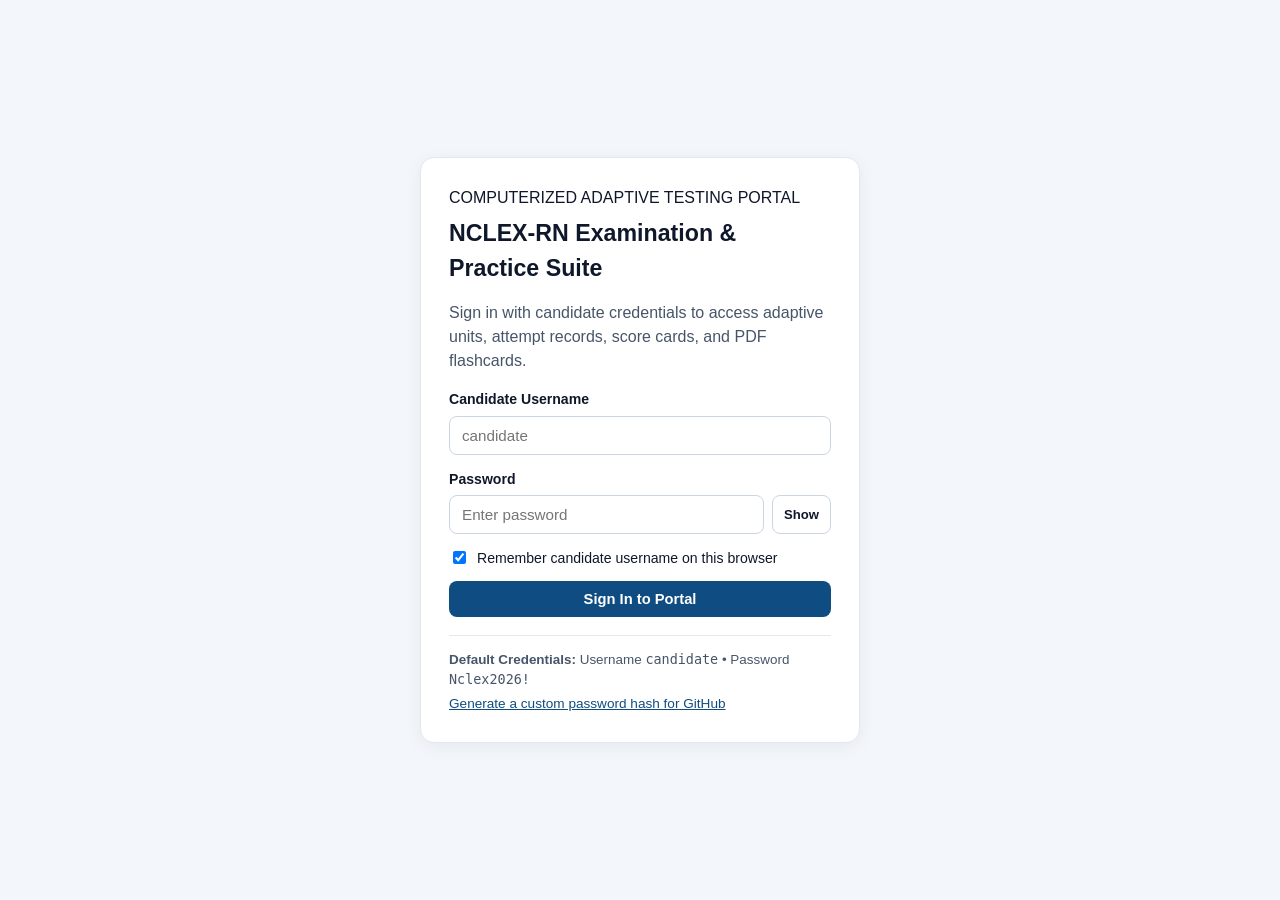
==== index.html @ fdccfd67 "Add files via upload" ====
<!DOCTYPE html>
<html lang="en">
<head>
  <meta charset="UTF-8" />
  <meta name="viewport" content="width=device-width, initial-scale=1.0" />
  <title>NCLEX-RN CAT Simulator — UWorld-Style Prep Portal</title>
  <link rel="stylesheet" href="styles.css" />
</head>
<body>
  <!-- TOP PORTAL BAR -->
  <header id="topBar" class="top-bar hidden">
    <div class="brand-group">
      <div class="brand-badge">NCLEX-RN CAT</div>
      <span id="topUnitBadge" class="sub-badge">Ready</span>
    </div>
    <div id="examHud" class="exam-hud hidden">
      <span id="qProgressLabel" class="hud-pill">Item 1</span>
      <span id="focusCounterLabel" class="hud-pill warn-pill">Focus Left: 0</span>
      <div id="timerDisplay" class="timer-box">05:00:00</div>
      <button id="fullscreenBtn" class="btn btn-ghost btn-sm" type="button">Fullscreen</button>
      <button id="forceEndBtn" class="btn btn-danger btn-sm" type="button">End &amp; Score</button>
    </div>
    <div id="portalNavGroup" class="nav-group">
      <button class="nav-btn active" data-view="dashboard" type="button">Dashboard</button>
      <button class="nav-btn" data-view="flashcards" type="button">Flashcards</button>
      <button class="nav-btn" data-view="builder" type="button">Unit Builder</button>
      <button class="nav-btn" data-view="qa" type="button">QA Tests</button>
      <span id="candidateTag" class="candidate-tag"></span>
      <button id="logoutBtn" class="btn btn-ghost btn-sm" type="button">Sign Out</button>
    </div>
  </header>

  <!-- LOGIN SCREEN -->
  <main id="loginView" class="login-shell">
    <div class="login-card">
      <div class="portal-kicker">COMPUTERIZED ADAPTIVE TESTING PORTAL</div>
      <h1>NCLEX-RN Examination &amp; Practice Suite</h1>
      <p class="muted">Sign in with candidate credentials to access adaptive units, attempt records, score cards, and PDF flashcards.</p>

      <div id="resumeBanner" class="resume-banner hidden">
        <div>
          <strong>Interrupted Exam Detected</strong>
          <div id="resumeMeta" class="small-muted"></div>
        </div>
        <button id="resumeExamBtn" class="btn btn-primary btn-sm" type="button">Resume Exam</button>
      </div>

      <form id="loginForm" novalidate>
        <div class="field">
          <label for="loginUser">Candidate Username</label>
          <input id="loginUser" type="text" autocomplete="username" placeholder="candidate" required />
        </div>
        <div class="field">
          <label for="loginPass">Password</label>
          <div class="password-row">
            <input id="loginPass" type="password" autocomplete="current-password" placeholder="Enter password" required />
            <button id="togglePassBtn" class="btn btn-ghost btn-sm" type="button">Show</button>
          </div>
        </div>
        <label class="checkbox-row">
          <input id="rememberUserChk" type="checkbox" checked />
          <span>Remember candidate username on this browser</span>
        </label>
        <div id="loginError" class="alert-error hidden"></div>
        <button class="btn btn-primary full-width" type="submit">Sign In to Portal</button>
      </form>

      <div class="hint-box">
        <div><strong>Default Credentials:</strong> Username <code>candidate</code> &bull; Password <code>Nclex2026!</code></div>
        <button id="openHashToolBtn" class="link-btn" type="button">Generate a custom password hash for GitHub</button>
        <div id="hashToolPanel" class="hash-tool hidden">
          <label for="customPlainPass">New Password</label>
          <div class="password-row">
            <input id="customPlainPass" type="text" placeholder="Type new password" />
            <button id="genHashBtn" class="btn btn-secondary btn-sm" type="button">Hash (SHA-256)</button>
          </div>
          <code id="hashOutput" class="hash-out"></code>
        </div>
      </div>
    </div>
  </main>

  <!-- MAIN APP CONTAINER -->
  <main id="appShell" class="app-container hidden">
    <!-- DASHBOARD VIEW -->
    <section id="dashboardView" class="view-section">
      <div class="hero-strip">
        <div>
          <h2>Topic Performance &amp; Attempt Dashboard</h2>
          <p class="muted">Track every attempt, ability score (0.00 NCLEX-RN passing standard), timing, and retake any unit anytime.</p>
        </div>
        <div class="backup-actions">
          <button id="exportProgressBtn" class="btn btn-ghost btn-sm" type="button">Backup History (.json)</button>
          <label class="btn btn-ghost btn-sm file-label">
            Restore History
            <input id="importProgressInput" type="file" accept="application/json" hidden />
          </label>
        </div>
      </div>

      <div id="kpiGrid" class="kpi-grid"></div>

      <div class="section-header-row">
        <h3>Uploaded Units &amp; Multi-Unit Mock</h3>
        <span id="unitCatalogStatus" class="small-muted"></span>
      </div>
      <div id="unitsGrid" class="units-grid"></div>

      <div class="section-header-row">
        <h3>Attempt Log (All Topics)</h3>
      </div>
      <div class="table-wrap">
        <table class="data-table">
          <thead>
            <tr>
              <th>Date / Time</th>
              <th>Topic / Mode</th>
              <th>Verdict</th>
              <th>Items</th>
              <th>Final Logit</th>
              <th>Time Used</th>
              <th>Focus Alerts</th>
              <th>Actions</th>
            </tr>
          </thead>
          <tbody id="attemptHistoryBody"></tbody>
        </table>
      </div>
    </section>

    <!-- PRE-EXAM BRIEFING / LAUNCH VIEW -->
    <section id="briefingView" class="view-section hidden">
      <div class="card">
        <div class="briefing-top">
          <div>
            <div class="eyebrow">PRE-EXAM VALIDATION &amp; RULES</div>
            <h2 id="briefTitle">Unit Title</h2>
            <p id="briefSubtitle" class="muted"></p>
          </div>
          <button id="backToDashBtn" class="btn btn-ghost" type="button">&larr; Back to Dashboard</button>
        </div>

        <div id="validationReport" class="validation-box"></div>

        <div class="config-grid">
          <div class="field">
            <label>Exam Timer Mode</label>
            <div class="toggle-group" id="timerToggleGroup">
              <button type="button" class="toggle-pill active" data-seconds="18000">05:00:00 (Official NCLEX)</button>
              <button type="button" class="toggle-pill" data-seconds="12000">03:20:00 (2 min/Q Paced)</button>
            </div>
          </div>

          <div class="field">
            <label>Answer Confirmation Guard</label>
            <div class="toggle-group" id="confirmToggleGroup">
              <button type="button" class="toggle-pill active" data-confirm="true">Confirm Before Lock (Recommended)</button>
              <button type="button" class="toggle-pill" data-confirm="false">Instant Advance</button>
            </div>
          </div>
        </div>

        <div class="rules-box">
          <h4>NCLEX-RN CAT Exam Conditions</h4>
          <ul>
            <li><strong>Adaptive Length:</strong> Minimum 85 items; stops early (85–99) when 95% confidence is reached above or below <code>0.00</code> logits, or runs to maximum (100 single-unit / up to 150 multi-unit).</li>
            <li><strong>No Back Navigation:</strong> Once submitted, answers cannot be changed.</li>
            <li><strong>SATA Scoring:</strong> +1 for each correct choice selected, -1 for each incorrect choice selected; minimum 0 per item.</li>
            <li><strong>Screen &amp; Clock Rules:</strong> The timer never pauses during breaks. Leaving the exam tab logs a proctor focus alert.</li>
          </ul>
          <label class="checkbox-row">
            <input id="agreeRulesChk" type="checkbox" />
            <span>I understand the CAT rules, timer behavior, and non-reversible answer submission.</span>
          </label>
        </div>

        <div class="launch-row">
          <button id="launchCatBtn" class="btn btn-primary" type="button" disabled>Enter Fullscreen &amp; Start CAT Exam</button>
          <button id="launchWithoutFsBtn" class="btn btn-secondary" type="button" disabled>Start in Current Window</button>
        </div>
      </div>
    </section>

    <!-- ACTIVE UWORLD-STYLE CAT EXAM VIEW -->
    <section id="examView" class="view-section hidden">
      <div id="proctorBanner" class="proctor-banner hidden"></div>
      <div id="breakNotice" class="break-notice hidden">
        <div>
          <strong>Scheduled Break Checkpoint Reached</strong> — You may stretch briefly. Note: Like Pearson VUE, the exam countdown timer continues running.
        </div>
        <button id="dismissBreakBtn" class="btn btn-secondary btn-sm" type="button">Continue Exam</button>
      </div>

      <div class="uworld-toolbar">
        <div class="tool-group">
          <span id="itemTypeBadge" class="type-badge">MULTIPLE CHOICE</span>
          <span id="itemDiffBadge" class="diff-badge">Level 3</span>
          <span id="itemCatBadge" class="cat-badge">Category</span>
        </div>
        <div class="tool-group">
          <button id="toolHighlightBtn" class="tool-btn" type="button" title="Highlight selected text">Highlight</button>
          <button id="toolClearHighlightBtn" class="tool-btn" type="button" title="Clear highlights in stem">Clear Marks</button>
          <button id="toolCalcBtn" class="tool-btn" type="button">Calculator</button>
          <button id="toolLabsBtn" class="tool-btn" type="button">Normal Labs</button>
          <button id="toolFlagBtn" class="tool-btn" type="button">Flag Item</button>
        </div>
      </div>

      <div class="exam-split">
        <div class="stem-pane card">
          <div class="stem-header">
            <span id="itemNumberHeading" class="item-num">Question 1</span>
            <span id="flaggedIndicator" class="flag-tag hidden">FLAGGED</span>
          </div>
          <div id="questionStem" class="question-stem"></div>
          <div id="exhibitPanel" class="exhibit-box hidden"></div>
        </div>

        <div class="options-pane card">
          <div class="options-hint" id="optionsInstruction">Select one option.</div>
          <div id="optionsList" class="options-list"></div>
          <div id="answerError" class="alert-error hidden"></div>
          <div class="exam-footer-actions">
            <button id="submitNextBtn" class="btn btn-primary" type="button">Submit &amp; Next Question &rarr;</button>
          </div>
        </div>
      </div>
    </section>

    <!-- FINAL SCORE CARD & REVIEW VIEW -->
    <section id="scoreCardView" class="view-section hidden">
      <div class="card score-hero">
        <div class="score-hero-top">
          <div>
            <div class="eyebrow">OFFICIAL-STYLE CANDIDATE SCORE REPORT</div>
            <h2 id="scUnitTitle">Unit Name</h2>
            <p id="scMetaLine" class="muted"></p>
          </div>
          <div id="scVerdictBadge" class="verdict-badge">PASS</div>
        </div>

        <div id="scMetricsGrid" class="kpi-grid"></div>

        <div class="chart-card">
          <h4>CAT Ability Trajectory (&theta; vs. 0.00 Passing Standard)</h4>
          <canvas id="abilityChartCanvas" width="820" height="240"></canvas>
        </div>

        <div class="category-breakdown">
          <h4>Performance by 2026 NCLEX-RN Client Needs Category</h4>
          <div id="categoryBars"></div>
        </div>

        <div class="score-actions">
          <button id="reviewAllBtn" class="btn btn-primary" type="button">Review All Questions &amp; Flashcards</button>
          <button id="reviewMissedBtn" class="btn btn-secondary" type="button">Review Missed / Partial Only</button>
          <button id="retakeFromScoreBtn" class="btn btn-secondary" type="button">Retake This Topic</button>
          <button id="printScoreBtn" class="btn btn-ghost" type="button">Print / Save PDF</button>
          <button id="backDashFromScoreBtn" class="btn btn-ghost" type="button">Dashboard</button>
        </div>
      </div>

      <div id="reviewContainer" class="review-container hidden"></div>
    </section>

    <!-- STANDALONE FLASHCARDS VIEW -->
    <section id="flashcardsView" class="view-section hidden">
      <div class="card">
        <div class="section-header-row">
          <div>
            <h2>Unit Flashcards (Sourced from Study Content)</h2>
            <p class="muted">Flip cards to review key clinical rules, lab cutoffs, and safety reminders.</p>
          </div>
          <div class="fc-controls">
            <select id="fcUnitSelect" class="select-input"></select>
            <select id="fcFilterSelect" class="select-input">
              <option value="all">All Cards in Unit</option>
              <option value="sata">SATA High-Yield Cards</option>
              <option value="hard">Difficulty 4–5 Cards</option>
            </select>
          </div>
        </div>

        <div class="fc-stage">
          <div id="flashcardBox" class="flashcard-3d" tabindex="0" title="Click or press Space to flip">
            <div class="fc-face fc-front">
              <div class="fc-top-meta">
                <span id="fcCardIndex">Card 1 of 1</span>
                <span id="fcCardRef" class="fc-ref"></span>
              </div>
              <div id="fcFrontText" class="fc-body"></div>
              <div class="fc-tap-hint">Click card to reveal answer &amp; study notes</div>
            </div>
            <div class="fc-face fc-back">
              <div class="fc-top-meta">
                <span>HIGH-YIELD STUDY CARD</span>
                <span id="fcBackCat" class="fc-ref"></span>
              </div>
              <div id="fcBackText" class="fc-body"></div>
              <div class="fc-tap-hint">Click card to return to question prompt</div>
            </div>
          </div>

          <div class="fc-nav-row">
            <button id="fcPrevBtn" class="btn btn-secondary" type="button">&larr; Previous Card</button>
            <button id="fcFlipBtn" class="btn btn-primary" type="button">Flip Card</button>
            <button id="fcNextBtn" class="btn btn-secondary" type="button">Next Card &rarr;</button>
          </div>
        </div>
      </div>
    </section>

    <!-- 4-BATCH UNIT BUILDER & JSON VALIDATOR VIEW -->
    <section id="builderView" class="view-section hidden">
      <div class="card">
        <h2>Reusable Unit Builder (Merge 4 Gemini Batches into 100-Q JSON)</h2>
        <p class="muted">Paste the JSON output from each of the 4 Gemini batches below. The validator checks structure, answer keys, rationales, and flashcards before merging.</p>

        <div class="config-grid">
          <div class="field">
            <label for="builderTitle">Unit Title</label>
            <input id="builderTitle" type="text" placeholder="e.g., Acid-Base Balance" />
          </div>
          <div class="field">
            <label for="builderId">Unit Slug / File ID</label>
            <input id="builderId" type="text" placeholder="e.g., acid-base-balance" />
          </div>
        </div>

        <div class="batch-grid">
          <div class="field">
            <label for="batch1Input">Batch 1 (Q1–25)</label>
            <textarea id="batch1Input" class="batch-textarea" placeholder="Paste Batch 1 JSON here..."></textarea>
          </div>
          <div class="field">
            <label for="batch2Input">Batch 2 (Q26–50)</label>
            <textarea id="batch2Input" class="batch-textarea" placeholder="Paste Batch 2 JSON here..."></textarea>
          </div>
          <div class="field">
            <label for="batch3Input">Batch 3 (Q51–75)</label>
            <textarea id="batch3Input" class="batch-textarea" placeholder="Paste Batch 3 JSON here..."></textarea>
          </div>
          <div class="field">
            <label for="batch4Input">Batch 4 (Q76–100)</label>
            <textarea id="batch4Input" class="batch-textarea" placeholder="Paste Batch 4 JSON here..."></textarea>
          </div>
        </div>

        <div class="launch-row">
          <button id="validateMergeBtn" class="btn btn-primary" type="button">Validate &amp; Merge Batches</button>
          <button id="saveLocalUnitBtn" class="btn btn-secondary" type="button" disabled>Save to Browser &amp; Use Now</button>
          <button id="downloadUnitJsonBtn" class="btn btn-ghost" type="button" disabled>Download .json for GitHub</button>
        </div>

        <div id="builderReport" class="validation-box hidden"></div>
      </div>
    </section>

    <!-- QA SELF-TEST RUNNER VIEW -->
    <section id="qaView" class="view-section hidden">
      <div class="card">
        <h2>Pre-Deployment Automated QA Test Suite</h2>
        <p class="muted">Runs automated checks across CAT stopping rules (early pass/fail at 85+, max at 100), SATA partial-credit math, JSON schema validation, and session persistence.</p>
        <div class="launch-row">
          <button id="runQaBtn" class="btn btn-primary" type="button">Run All Automated QA Tests</button>
          <button id="seedSampleAttemptBtn" class="btn btn-secondary" type="button">Seed Demo Attempt (Fluids &amp; Electrolytes)</button>
        </div>
        <div id="qaResultsList" class="qa-results"></div>
      </div>
    </section>
  </main>

  <!-- MODAL: CALCULATOR & NORMAL LABS -->
  <div id="utilityModal" class="modal-backdrop hidden">
    <div class="modal-card">
      <div class="modal-header">
        <h3 id="modalTitle">Clinical Tool</h3>
        <button id="closeModalBtn" class="btn btn-ghost btn-sm" type="button">&times;</button>
      </div>
      <div id="modalBody" class="modal-body"></div>
    </div>
  </div>

  <!-- MODAL: ANSWER CONFIRMATION -->
  <div id="confirmModal" class="modal-backdrop hidden">
    <div class="modal-card small-modal">
      <h3>Lock Answer &amp; Continue?</h3>
      <p class="muted">In NCLEX CAT mode, you cannot return to this question once submitted.</p>
      <div class="modal-actions">
        <button id="cancelConfirmBtn" class="btn btn-ghost" type="button">Go Back</button>
        <button id="proceedConfirmBtn" class="btn btn-primary" type="button">Yes, Lock Answer</button>
      </div>
    </div>
  </div>

  <script src="app.js"></script>
</body>
</html>
---- styles.css ----
:root {
  --bg: #f3f6fa;
  --surface: #ffffff;
  --surface-alt: #f8fafc;
  --text: #0f172a;
  --muted: #475569;
  --border: #cbd5e1;
  --primary: #0f4c81;
  --primary-hover: #0a355c;
  --accent: #0d9488;
  --success: #15803d;
  --success-bg: #dcfce7;
  --danger: #b91c1c;
  --danger-bg: #fee2e2;
  --warn: #b45309;
  --warn-bg: #fef3c7;
  --radius: 10px;
  --shadow: 0 4px 18px rgba(15, 23, 42, 0.06);
}

* {
  box-sizing: border-box;
}

body {
  margin: 0;
  font-family: -apple-system, BlinkMacSystemFont, "Segoe UI", Roboto, Inter, Arial, sans-serif;
  background: var(--bg);
  color: var(--text);
  line-height: 1.5;
}

.hidden {
  display: none !important;
}

.muted {
  color: var(--muted);
}

.small-muted {
  color: var(--muted);
  font-size: 0.85rem;
}

.eyebrow {
  font-size: 0.72rem;
  font-weight: 700;
  letter-spacing: 0.08em;
  color: var(--primary);
  text-transform: uppercase;
}

/* TOP BAR */
.top-bar {
  position: sticky;
  top: 0;
  z-index: 40;
  display: flex;
  flex-wrap: wrap;
  align-items: center;
  justify-content: space-between;
  gap: 12px;
  padding: 10px 20px;
  background: #0b2545;
  color: #fff;
  box-shadow: 0 2px 10px rgba(0, 0, 0, 0.14);
}

.brand-group,
.nav-group,
.exam-hud,
.tool-group {
  display: flex;
  flex-wrap: wrap;
  align-items: center;
  gap: 8px;
}

.brand-badge {
  font-weight: 800;
  letter-spacing: 0.05em;
  background: #1d6fa5;
  padding: 5px 10px;
  border-radius: 6px;
  font-size: 0.9rem;
}

.sub-badge {
  font-size: 0.85rem;
  color: #cbd5e1;
}

.nav-btn {
  background: transparent;
  color: #e2e8f0;
  border: 1px solid rgba(255, 255, 255, 0.18);
  padding: 6px 12px;
  border-radius: 6px;
  cursor: pointer;
  font-size: 0.88rem;
}

.nav-btn.active,
.nav-btn:hover {
  background: rgba(255, 255, 255, 0.16);
  color: #fff;
}

.candidate-tag {
  font-size: 0.82rem;
  background: rgba(255, 255, 255, 0.1);
  padding: 4px 10px;
  border-radius: 999px;
}

.timer-box {
  font-family: "Courier New", Courier, monospace;
  font-size: 1.05rem;
  font-weight: 700;
  background: #111827;
  color: #38bdf8;
  border: 1px solid #334155;
  padding: 5px 12px;
  border-radius: 6px;
}

.hud-pill {
  font-size: 0.82rem;
  background: rgba(255, 255, 255, 0.14);
  padding: 4px 10px;
  border-radius: 6px;
}

.warn-pill {
  background: rgba(245, 158, 11, 0.25);
  color: #fde68a;
}

/* BUTTONS & INPUTS */
.btn {
  border: none;
  border-radius: 8px;
  padding: 10px 16px;
  font-size: 0.92rem;
  font-weight: 600;
  cursor: pointer;
  transition: 0.15s ease;
}

.btn:disabled {
  opacity: 0.45;
  cursor: not-allowed;
}

.btn-sm {
  padding: 6px 11px;
  font-size: 0.82rem;
}

.btn-primary {
  background: var(--primary);
  color: #fff;
}

.btn-primary:hover:not(:disabled) {
  background: var(--primary-hover);
}

.btn-secondary {
  background: var(--accent);
  color: #fff;
}

.btn-ghost {
  background: transparent;
  color: inherit;
  border: 1px solid var(--border);
}

.top-bar .btn-ghost {
  border-color: rgba(255, 255, 255, 0.28);
}

.btn-danger {
  background: var(--danger);
  color: #fff;
}

.full-width {
  width: 100%;
}

.link-btn {
  background: none;
  border: none;
  color: var(--primary);
  text-decoration: underline;
  cursor: pointer;
  padding: 6px 0 0;
  font-size: 0.85rem;
}

.field {
  margin-bottom: 14px;
}

.field label {
  display: block;
  font-weight: 600;
  font-size: 0.88rem;
  margin-bottom: 5px;
}

input[type="text"],
input[type="password"],
.select-input,
.batch-textarea {
  width: 100%;
  padding: 10px 12px;
  border: 1px solid var(--border);
  border-radius: 8px;
  font-size: 0.95rem;
  background: #fff;
  color: var(--text);
}

.password-row {
  display: flex;
  gap: 8px;
}

.checkbox-row {
  display: flex;
  align-items: flex-start;
  gap: 8px;
  font-size: 0.88rem;
  margin: 12px 0;
  cursor: pointer;
}

.alert-error {
  background: var(--danger-bg);
  color: var(--danger);
  border: 1px solid #fca5a5;
  padding: 10px 12px;
  border-radius: 8px;
  font-size: 0.88rem;
  margin-bottom: 12px;
}

/* LOGIN */
.login-shell {
  min-height: 100vh;
  display: grid;
  place-items: center;
  padding: 24px;
}

.login-card {
  width: 100%;
  max-width: 440px;
  background: var(--surface);
  border-radius: 14px;
  padding: 28px;
  box-shadow: var(--shadow);
  border: 1px solid #e2e8f0;
}

.login-card h1 {
  margin: 6px 0 8px;
  font-size: 1.45rem;
}

.resume-banner {
  display: flex;
  align-items: center;
  justify-content: space-between;
  gap: 10px;
  background: var(--warn-bg);
  border: 1px solid #fcd34d;
  padding: 10px 12px;
  border-radius: 8px;
  margin-bottom: 16px;
}

.hint-box {
  margin-top: 18px;
  padding-top: 14px;
  border-top: 1px solid #e2e8f0;
  font-size: 0.84rem;
  color: var(--muted);
}

.hash-tool {
  margin-top: 10px;
}

.hash-out {
  display: block;
  margin-top: 8px;
  word-break: break-all;
  background: #f1f5f9;
  padding: 8px;
  border-radius: 6px;
  font-size: 0.75rem;
}

/* LAYOUT & CARDS */
.app-container {
  max-width: 1220px;
  margin: 0 auto;
  padding: 24px 20px 56px;
}

.card {
  background: var(--surface);
  border: 1px solid #e2e8f0;
  border-radius: var(--radius);
  padding: 22px;
  box-shadow: var(--shadow);
  margin-bottom: 20px;
}

.hero-strip,
.section-header-row,
.briefing-top,
.score-hero-top {
  display: flex;
  flex-wrap: wrap;
  align-items: center;
  justify-content: space-between;
  gap: 12px;
  margin-bottom: 16px;
}

.kpi-grid {
  display: grid;
  grid-template-columns: repeat(auto-fit, minmax(180px, 1fr));
  gap: 14px;
  margin-bottom: 22px;
}

.kpi-card {
  background: var(--surface-alt);
  border: 1px solid #e2e8f0;
  border-radius: 10px;
  padding: 14px;
}

.kpi-label {
  font-size: 0.78rem;
  color: var(--muted);
  text-transform: uppercase;
  font-weight: 700;
}

.kpi-val {
  font-size: 1.45rem;
  font-weight: 800;
  margin-top: 4px;
}

.units-grid {
  display: grid;
  grid-template-columns: repeat(auto-fit, minmax(300px, 1fr));
  gap: 16px;
  margin-bottom: 28px;
}

.unit-card {
  background: var(--surface);
  border: 1px solid #cbd5e1;
  border-radius: var(--radius);
  padding: 18px;
  display: flex;
  flex-direction: column;
  justify-content: space-between;
  gap: 14px;
}

.unit-meta {
  display: flex;
  flex-wrap: wrap;
  gap: 6px;
  margin-top: 8px;
}

.pill {
  font-size: 0.76rem;
  padding: 3px 8px;
  border-radius: 999px;
  background: #e2e8f0;
  font-weight: 600;
}

.pill-pass {
  background: var(--success-bg);
  color: var(--success);
}

.pill-fail {
  background: var(--danger-bg);
  color: var(--danger);
}

/* TABLE */
.table-wrap {
  overflow-x: auto;
  background: var(--surface);
  border: 1px solid #e2e8f0;
  border-radius: var(--radius);
}

.data-table {
  width: 100%;
  border-collapse: collapse;
  font-size: 0.88rem;
}

.data-table th,
.data-table td {
  padding: 11px 14px;
  border-bottom: 1px solid #e2e8f0;
  text-align: left;
}

.data-table th {
  background: var(--surface-alt);
  font-weight: 700;
}

/* BRIEFING & TOGGLES */
.config-grid {
  display: grid;
  grid-template-columns: repeat(auto-fit, minmax(280px, 1fr));
  gap: 18px;
  margin: 16px 0;
}

.toggle-group {
  display: flex;
  flex-wrap: wrap;
  gap: 8px;
}

.toggle-pill {
  padding: 8px 12px;
  border-radius: 8px;
  border: 1px solid var(--border);
  background: #fff;
  cursor: pointer;
  font-size: 0.85rem;
  font-weight: 600;
}

.toggle-pill.active {
  background: var(--primary);
  color: #fff;
  border-color: var(--primary);
}

.rules-box,
.validation-box {
  background: var(--surface-alt);
  border: 1px solid #cbd5e1;
  border-radius: 8px;
  padding: 14px 16px;
  margin: 14px 0;
}

.launch-row,
.score-actions,
.backup-actions,
.fc-controls {
  display: flex;
  flex-wrap: wrap;
  gap: 10px;
}

/* UWORLD EXAM VIEW */
.proctor-banner,
.break-notice {
  background: var(--warn-bg);
  border: 1px solid #f59e0b;
  color: #78350f;
  padding: 10px 14px;
  border-radius: 8px;
  margin-bottom: 12px;
  display: flex;
  align-items: center;
  justify-content: space-between;
  gap: 12px;
}

.uworld-toolbar {
  display: flex;
  flex-wrap: wrap;
  justify-content: space-between;
  gap: 10px;
  background: #1e293b;
  color: #fff;
  padding: 10px 14px;
  border-radius: 10px 10px 0 0;
}

.tool-btn {
  background: #334155;
  color: #fff;
  border: 1px solid #475569;
  padding: 5px 10px;
  border-radius: 6px;
  font-size: 0.8rem;
  cursor: pointer;
}

.tool-btn.active {
  background: #0284c7;
  border-color: #38bdf8;
}

.type-badge {
  background: #0d9488;
  color: #fff;
  font-size: 0.75rem;
  font-weight: 700;
  padding: 3px 8px;
  border-radius: 5px;
}

.diff-badge,
.cat-badge {
  font-size: 0.78rem;
  color: #cbd5e1;
}

.exam-split {
  display: grid;
  grid-template-columns: 1.05fr 1fr;
  gap: 0;
}

.exam-split .stem-pane {
  border-radius: 0 0 0 10px;
  border-right: none;
  margin-bottom: 0;
}

.exam-split .options-pane {
  border-radius: 0 0 10px 0;
  margin-bottom: 0;
}

.stem-header {
  display: flex;
  justify-content: space-between;
  align-items: center;
  margin-bottom: 10px;
}

.item-num {
  font-weight: 800;
  color: var(--primary);
}

.flag-tag {
  background: var(--warn-bg);
  color: var(--warn);
  font-size: 0.75rem;
  font-weight: 700;
  padding: 2px 8px;
  border-radius: 999px;
}

.question-stem {
  font-size: 1.02rem;
  margin-bottom: 16px;
}

mark.hl {
  background: #fef08a;
  padding: 0 2px;
  border-radius: 2px;
}

.exhibit-box {
  margin-top: 14px;
  border: 1px solid #94a3b8;
  border-radius: 8px;
  overflow: hidden;
}

.exhibit-title {
  background: #e2e8f0;
  padding: 7px 12px;
  font-weight: 700;
  font-size: 0.85rem;
}

.exhibit-table {
  width: 100%;
  border-collapse: collapse;
  font-size: 0.85rem;
}

.exhibit-table td {
  padding: 7px 12px;
  border-top: 1px solid #e2e8f0;
}

.options-hint {
  font-size: 0.84rem;
  font-weight: 600;
  color: var(--muted);
  margin-bottom: 12px;
}

.option-row {
  display: flex;
  align-items: flex-start;
  justify-content: space-between;
  gap: 10px;
  border: 1px solid var(--border);
  border-radius: 8px;
  padding: 11px 12px;
  margin-bottom: 10px;
  background: #fff;
  transition: 0.12s;
}

.option-row.selected {
  border-color: var(--primary);
  background: #eff6ff;
}

.option-row.struck .option-label-text {
  text-decoration: line-through;
  color: #94a3b8;
}

.option-main {
  display: flex;
  align-items: flex-start;
  gap: 10px;
  cursor: pointer;
  flex: 1;
}

.strike-btn {
  border: 1px solid #cbd5e1;
  background: #f8fafc;
  color: #475569;
  font-size: 0.74rem;
  border-radius: 5px;
  padding: 3px 7px;
  cursor: pointer;
}

.exam-footer-actions {
  margin-top: 16px;
  display: flex;
  justify-content: flex-end;
}

/* SCORE CARD & REVIEW */
.verdict-badge {
  font-size: 1.2rem;
  font-weight: 900;
  padding: 8px 20px;
  border-radius: 999px;
}

.verdict-pass {
  background: var(--success-bg);
  color: var(--success);
}

.verdict-fail {
  background: var(--danger-bg);
  color: var(--danger);
}

.chart-card {
  border: 1px solid #e2e8f0;
  border-radius: 10px;
  padding: 14px;
  margin-bottom: 20px;
  background: var(--surface-alt);
}

canvas {
  width: 100%;
  height: auto;
}

.cat-bar-row {
  margin-bottom: 10px;
}

.cat-bar-top {
  display: flex;
  justify-content: space-between;
  font-size: 0.85rem;
  margin-bottom: 4px;
}

.cat-track {
  height: 9px;
  background: #e2e8f0;
  border-radius: 999px;
  overflow: hidden;
}

.cat-fill {
  height: 100%;
  background: var(--primary);
}

.review-item {
  border-left: 5px solid var(--primary);
}

.review-item.is-wrong {
  border-left-color: var(--danger);
}

.review-item.is-right {
  border-left-color: var(--success);
}

.rat-box {
  padding: 8px 10px;
  border-radius: 6px;
  margin-top: 6px;
  font-size: 0.88rem;
  background: #f8fafc;
  border: 1px solid #e2e8f0;
}

.rat-correct {
  background: #f0fdf4;
  border-color: #86efac;
}

.rat-picked-wrong {
  background: #fef2f2;
  border-color: #fca5a5;
}

.inline-flashcard {
  margin-top: 12px;
  background: #fffbeb;
  border: 1px solid #fcd34d;
  border-radius: 8px;
  padding: 12px 14px;
}

/* FLASHCARDS TAB */
.fc-stage {
  max-width: 680px;
  margin: 18px auto 0;
}

.flashcard-3d {
  min-height: 250px;
  background: #fffbeb;
  border: 2px solid #f59e0b;
  border-radius: 14px;
  padding: 22px;
  cursor: pointer;
  display: flex;
  flex-direction: column;
  justify-content: space-between;
  box-shadow: var(--shadow);
}

.flashcard-3d.flipped {
  background: #eff6ff;
  border-color: var(--primary);
}

.fc-top-meta {
  display: flex;
  justify-content: space-between;
  font-size: 0.78rem;
  font-weight: 700;
  color: var(--muted);
}

.fc-body {
  font-size: 1.05rem;
  margin: 16px 0;
  white-space: pre-line;
}

.fc-tap-hint {
  font-size: 0.78rem;
  color: var(--muted);
  text-align: center;
}

.fc-nav-row {
  display: flex;
  justify-content: center;
  gap: 12px;
  margin-top: 16px;
}

/* BUILDER & QA */
.batch-grid {
  display: grid;
  grid-template-columns: repeat(auto-fit, minmax(260px, 1fr));
  gap: 14px;
}

.batch-textarea {
  min-height: 150px;
  font-family: "Courier New", Courier, monospace;
  font-size: 0.8rem;
}

.qa-results {
  margin-top: 16px;
}

.qa-row {
  padding: 10px 12px;
  border-radius: 8px;
  margin-bottom: 8px;
  font-size: 0.88rem;
  border: 1px solid #e2e8f0;
}

.qa-pass {
  background: var(--success-bg);
  color: var(--success);
}

.qa-fail {
  background: var(--danger-bg);
  color: var(--danger);
}

/* MODALS */
.modal-backdrop {
  position: fixed;
  inset: 0;
  background: rgba(15, 23, 42, 0.55);
  display: grid;
  place-items: center;
  z-index: 60;
  padding: 16px;
}

.modal-card {
  width: 100%;
  max-width: 520px;
  background: #fff;
  border-radius: 12px;
  padding: 20px;
  max-height: 85vh;
  overflow-y: auto;
}

.small-modal {
  max-width: 400px;
}

.modal-header {
  display: flex;
  justify-content: space-between;
  align-items: center;
  margin-bottom: 12px;
}

.modal-actions {
  display: flex;
  justify-content: flex-end;
  gap: 10px;
  margin-top: 16px;
}

.calc-grid {
  display: grid;
  grid-template-columns: repeat(4, 1fr);
  gap: 8px;
  margin-top: 10px;
}

.calc-display {
  width: 100%;
  text-align: right;
  font-family: monospace;
  font-size: 1.2rem;
  padding: 10px;
  border: 1px solid var(--border);
  border-radius: 8px;
}

@media (max-width: 860px) {
  .exam-split {
    grid-template-columns: 1fr;
  }
  .exam-split .stem-pane,
  .exam-split .options-pane {
    border-radius: 0;
    border: 1px solid #e2e8f0;
  }
}

@media print {
  .top-bar,
  .score-actions,
  #reviewContainer,
  .nav-group {
    display: none !important;
  }
  body {
    background: #fff;
  }
}
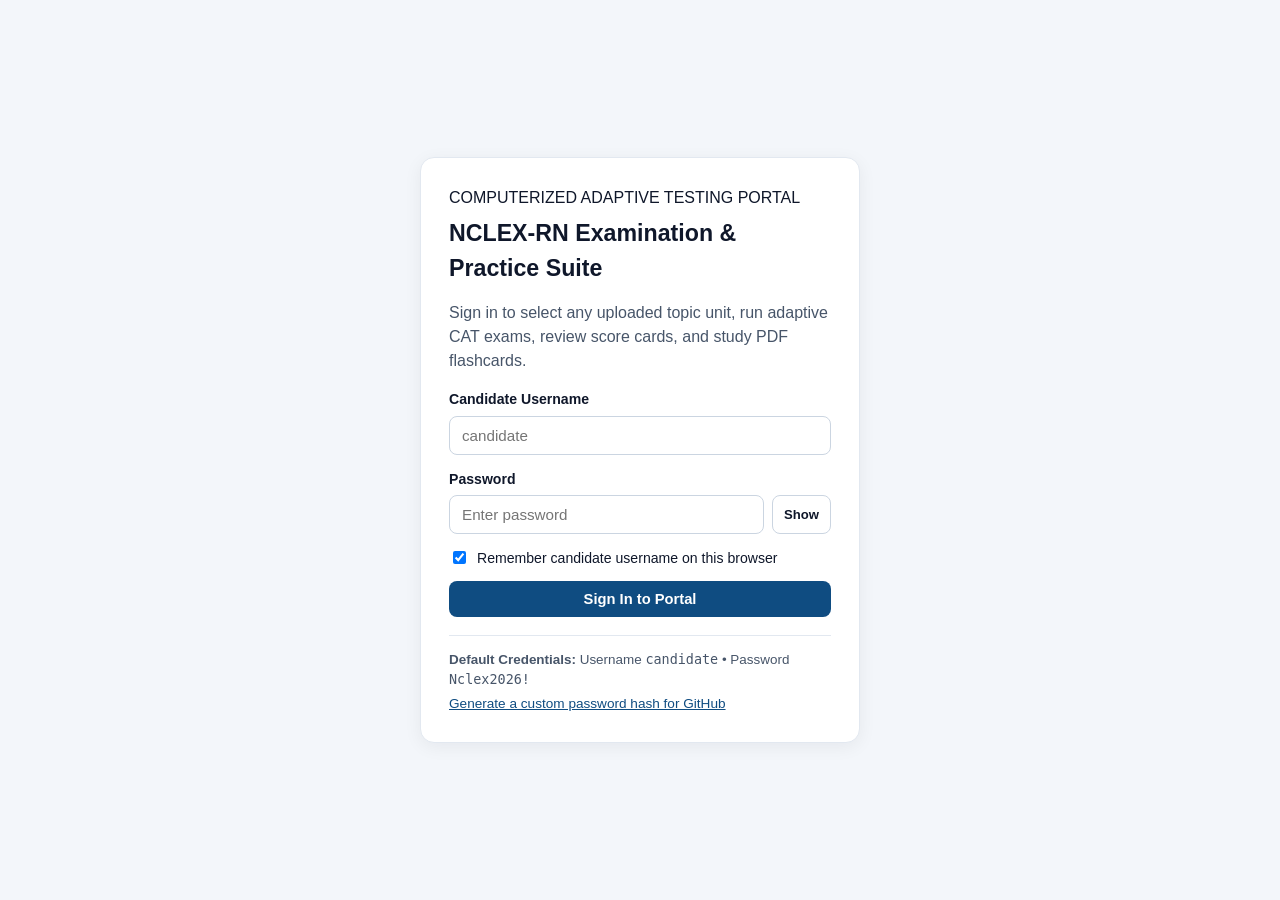
==== commit 9bd8169d: "index.html" ====
--- a/index.html
+++ b/index.html
@@ -3,7 +3,7 @@
 <head>
   <meta charset="UTF-8" />
   <meta name="viewport" content="width=device-width, initial-scale=1.0" />
-  <title>NCLEX-RN CAT Simulator — UWorld-Style Prep Portal</title>
+  <title>NCLEX-RN CAT Simulator — UWorld-Style Prep Template</title>
   <link rel="stylesheet" href="styles.css" />
 </head>
 <body>
@@ -11,7 +11,7 @@
   <header id="topBar" class="top-bar hidden">
     <div class="brand-group">
       <div class="brand-badge">NCLEX-RN CAT</div>
-      <span id="topUnitBadge" class="sub-badge">Ready</span>
+      <span id="topUnitBadge" class="sub-badge">Template Portal</span>
     </div>
     <div id="examHud" class="exam-hud hidden">
       <span id="qProgressLabel" class="hud-pill">Item 1</span>
@@ -22,8 +22,8 @@
     </div>
     <div id="portalNavGroup" class="nav-group">
       <button class="nav-btn active" data-view="dashboard" type="button">Dashboard</button>
+      <button class="nav-btn" data-view="importer" type="button">Load Unit .json</button>
       <button class="nav-btn" data-view="flashcards" type="button">Flashcards</button>
-      <button class="nav-btn" data-view="builder" type="button">Unit Builder</button>
       <button class="nav-btn" data-view="qa" type="button">QA Tests</button>
       <span id="candidateTag" class="candidate-tag"></span>
       <button id="logoutBtn" class="btn btn-ghost btn-sm" type="button">Sign Out</button>
@@ -35,7 +35,7 @@
     <div class="login-card">
       <div class="portal-kicker">COMPUTERIZED ADAPTIVE TESTING PORTAL</div>
       <h1>NCLEX-RN Examination &amp; Practice Suite</h1>
-      <p class="muted">Sign in with candidate credentials to access adaptive units, attempt records, score cards, and PDF flashcards.</p>
+      <p class="muted">Sign in to select any uploaded topic unit, run adaptive CAT exams, review score cards, and study PDF flashcards.</p>
 
       <div id="resumeBanner" class="resume-banner hidden">
         <div>
@@ -82,14 +82,15 @@
 
   <!-- MAIN APP CONTAINER -->
   <main id="appShell" class="app-container hidden">
-    <!-- DASHBOARD VIEW -->
+    <!-- DASHBOARD & PRE-TEST UNIT SELECTOR VIEW -->
     <section id="dashboardView" class="view-section">
       <div class="hero-strip">
         <div>
-          <h2>Topic Performance &amp; Attempt Dashboard</h2>
-          <p class="muted">Track every attempt, ability score (0.00 NCLEX-RN passing standard), timing, and retake any unit anytime.</p>
+          <h2>Topic Performance &amp; CAT Exam Launcher</h2>
+          <p class="muted">Select any unit from GitHub <code>data/</code> or local uploads, check readiness, and start or retake an adaptive test.</p>
         </div>
         <div class="backup-actions">
+          <button id="refreshGithubBtn" class="btn btn-ghost btn-sm" type="button">Refresh GitHub Units</button>
           <button id="exportProgressBtn" class="btn btn-ghost btn-sm" type="button">Backup History (.json)</button>
           <label class="btn btn-ghost btn-sm file-label">
             Restore History
@@ -100,8 +101,35 @@
 
       <div id="kpiGrid" class="kpi-grid"></div>
 
+      <!-- PRE-TEST UNIT SELECTOR DROPDOWN CARD -->
+      <div class="card launcher-card">
+        <div class="section-header-row">
+          <div>
+            <div class="eyebrow">PRE-TEST UNIT SELECTION</div>
+            <h3>Choose Topic Unit Before Starting Exam</h3>
+          </div>
+          <span id="githubDiscoveryStatus" class="small-muted">Checking unit sources...</span>
+        </div>
+
+        <div class="launcher-row">
+          <div class="field launcher-select-wrap">
+            <label for="preTestUnitSelect">Available Study Units (GitHub <code>data/</code> &amp; Uploaded <code>.json</code>)</label>
+            <select id="preTestUnitSelect" class="select-input"></select>
+          </div>
+          <div class="launcher-btn-wrap">
+            <button id="launchBriefingFromSelectBtn" class="btn btn-primary" type="button" disabled>
+              Configure &amp; Start CAT Exam &rarr;
+            </button>
+          </div>
+        </div>
+
+        <div id="selectedUnitPreview" class="validation-box">
+          No units loaded yet. Click <strong>Load Unit .json</strong> above or add a <code>.json</code> file to your GitHub <code>data/</code> folder.
+        </div>
+      </div>
+
       <div class="section-header-row">
-        <h3>Uploaded Units &amp; Multi-Unit Mock</h3>
+        <h3>All Discovered &amp; Uploaded Topic Cards</h3>
         <span id="unitCatalogStatus" class="small-muted"></span>
       </div>
       <div id="unitsGrid" class="units-grid"></div>
@@ -282,7 +310,7 @@
         </div>
 
         <div class="fc-stage">
-          <div id="flashcardBox" class="flashcard-3d" tabindex="0" title="Click or press Space to flip">
+          <div id="flashcardBox" class="flashcard-3d" tabindex="0" title="Click to flip">
             <div class="fc-face fc-front">
               <div class="fc-top-meta">
                 <span id="fcCardIndex">Card 1 of 1</span>
@@ -310,49 +338,43 @@
       </div>
     </section>
 
-    <!-- 4-BATCH UNIT BUILDER & JSON VALIDATOR VIEW -->
-    <section id="builderView" class="view-section hidden">
+    <!-- TEMPLATE .JSON IMPORTER & COMPACT AUTO-EXPANDER VIEW -->
+    <section id="importerView" class="view-section hidden">
       <div class="card">
-        <h2>Reusable Unit Builder (Merge 4 Gemini Batches into 100-Q JSON)</h2>
-        <p class="muted">Paste the JSON output from each of the 4 Gemini batches below. The validator checks structure, answer keys, rationales, and flashcards before merging.</p>
-
-        <div class="config-grid">
-          <div class="field">
-            <label for="builderTitle">Unit Title</label>
-            <input id="builderTitle" type="text" placeholder="e.g., Acid-Base Balance" />
-          </div>
-          <div class="field">
-            <label for="builderId">Unit Slug / File ID</label>
-            <input id="builderId" type="text" placeholder="e.g., acid-base-balance" />
-          </div>
-        </div>
-
-        <div class="batch-grid">
-          <div class="field">
-            <label for="batch1Input">Batch 1 (Q1–25)</label>
-            <textarea id="batch1Input" class="batch-textarea" placeholder="Paste Batch 1 JSON here..."></textarea>
-          </div>
-          <div class="field">
-            <label for="batch2Input">Batch 2 (Q26–50)</label>
-            <textarea id="batch2Input" class="batch-textarea" placeholder="Paste Batch 2 JSON here..."></textarea>
-          </div>
-          <div class="field">
-            <label for="batch3Input">Batch 3 (Q51–75)</label>
-            <textarea id="batch3Input" class="batch-textarea" placeholder="Paste Batch 3 JSON here..."></textarea>
-          </div>
-          <div class="field">
-            <label for="batch4Input">Batch 4 (Q76–100)</label>
-            <textarea id="batch4Input" class="batch-textarea" placeholder="Paste Batch 4 JSON here..."></textarea>
-          </div>
+        <div class="eyebrow">PLUG-AND-PLAY .JSON UNIT LOADER</div>
+        <h2>Load &amp; Validate Unit <code>.json</code> File</h2>
+        <p class="muted">
+          Upload a <code>.json</code> file or paste the 1-shot Compact JSON output from Gemini. The template automatically expands compact codes, validates all NCLEX-RN rules, and integrates the unit into your exam selector.
+        </p>
+
+        <div id="jsonFileDropZone" class="drop-zone" tabindex="0">
+          <strong>Drop your unit <code>.json</code> file here, or click to browse</strong>
+          <div class="small-muted">Supports both 1-Shot Compact JSON (Workaround A) and Full NCLEX Schema JSON</div>
+          <input id="jsonFileInput" type="file" accept=".json,application/json" hidden />
+        </div>
+
+        <div class="field" style="margin-top:16px;">
+          <label for="rawJsonPasteInput">Or Paste Raw JSON Output Directly</label>
+          <textarea id="rawJsonPasteInput" class="batch-textarea" placeholder='Paste the {"u": "...", "q": [...]} output from Gemini here...'></textarea>
         </div>
 
         <div class="launch-row">
-          <button id="validateMergeBtn" class="btn btn-primary" type="button">Validate &amp; Merge Batches</button>
-          <button id="saveLocalUnitBtn" class="btn btn-secondary" type="button" disabled>Save to Browser &amp; Use Now</button>
-          <button id="downloadUnitJsonBtn" class="btn btn-ghost" type="button" disabled>Download .json for GitHub</button>
-        </div>
-
-        <div id="builderReport" class="validation-box hidden"></div>
+          <button id="validateIntegrateBtn" class="btn btn-primary" type="button">Validate &amp; Integrate into Exam Portal</button>
+          <button id="downloadNormalizedBtn" class="btn btn-secondary" type="button" disabled>Download Clean .json for GitHub data/</button>
+        </div>
+
+        <div id="importerReport" class="validation-box hidden"></div>
+
+        <div class="rules-box" style="margin-top:22px;">
+          <h4>Optional: GitHub Repository <code>data/</code> Auto-Discovery Override</h4>
+          <p class="small-muted">
+            When hosted on GitHub Pages, the app detects your repository automatically from the URL. If you are previewing locally and want to pull <code>.json</code> files from your GitHub <code>data/</code> folder, enter <code>username/repo-name</code> below:
+          </p>
+          <div class="password-row" style="max-width:460px;">
+            <input id="repoOverrideInput" type="text" placeholder="e.g., yourusername/nclex-cat" />
+            <button id="saveRepoOverrideBtn" class="btn btn-ghost btn-sm" type="button">Save &amp; Sync</button>
+          </div>
+        </div>
       </div>
     </section>
 
@@ -360,10 +382,9 @@
     <section id="qaView" class="view-section hidden">
       <div class="card">
         <h2>Pre-Deployment Automated QA Test Suite</h2>
-        <p class="muted">Runs automated checks across CAT stopping rules (early pass/fail at 85+, max at 100), SATA partial-credit math, JSON schema validation, and session persistence.</p>
+        <p class="muted">Verifies CAT stopping rules, SATA NGN partial credit, Compact JSON auto-expansion, schema validation, and session persistence.</p>
         <div class="launch-row">
           <button id="runQaBtn" class="btn btn-primary" type="button">Run All Automated QA Tests</button>
-          <button id="seedSampleAttemptBtn" class="btn btn-secondary" type="button">Seed Demo Attempt (Fluids &amp; Electrolytes)</button>
         </div>
         <div id="qaResultsList" class="qa-results"></div>
       </div>
@@ -395,4 +416,4 @@
 
   <script src="app.js"></script>
 </body>
-</html>+</html>
